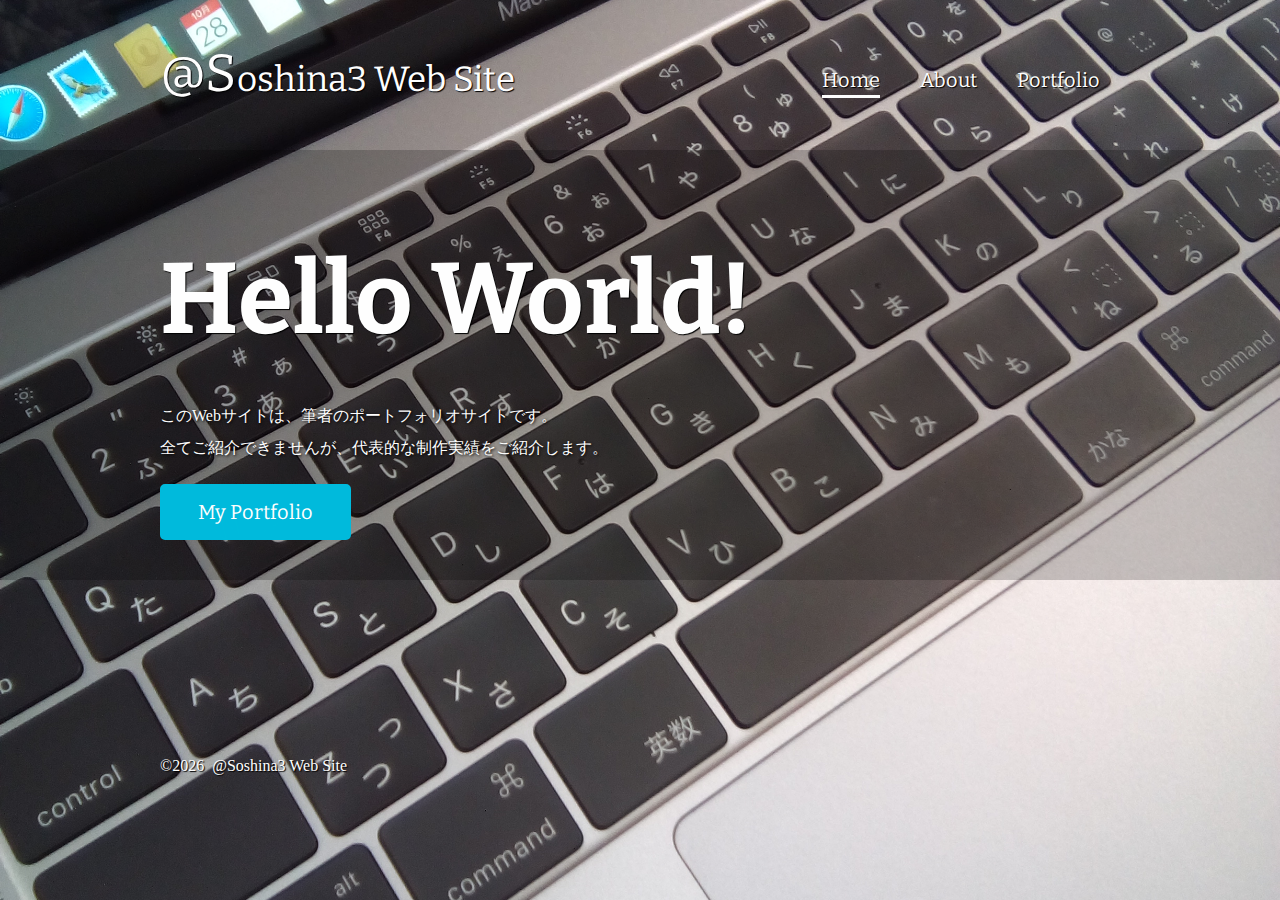
==== index.html @ 8c5b6e7d "JSファイル追加（プロトコル対応）" ====
<!DOCTYPE html>
<html lang="ja">
<head>
<meta charset="UTF-8">
<meta name="viewport" content="width=device-width,initial-scale=1">
<title>@Soshina3 Web Site</title>
<link href="https://fonts.googleapis.com/css?family=Bitter" rel="stylesheet">
<link href="common/css/style.css" rel="stylesheet">
</head>
<body id="index">

<header>
	<div class="logo">
		<a href="index.html">
			@Soshina3 Web Site
		</a>
	</div>
	<nav>
		<ul class="global-nav">
			<li class="current"><a href="index.html">Home</a></li>
			<li><a href="about/index.html">About</a></li>
			<li><a href="portfolio/index.html">Portfolio</a></li>
		</ul>
	</nav>
</header>

<div id="wrap">
	<div class="content">
		<div class="content-inner">
			<h1>Hello World!</h1>
			<p class="catch">
				このWebサイトは、筆者のポートフォリオサイトです。<br>
				全てご紹介できませんが、代表的な制作実績をご紹介します。
			</p>
			<p class="btn">
				<a href="portfolio/index.html">
					My Portfolio
				</a>
			</p>
		</div>
	</div>
</div><!-- /#wrap -->

<footer>
	<a href="index.html">
		<small class="copyright">&copy;<span class="copy-years"></span>@Soshina3 Web Site</small>
	</a>
</footer>

<script src='common/js/jquery.min.js'></script>
<script src='common/js/jquery.scrollme.js'></script>
<script src="common/js/script.js"></script>

</body>
</html>
---- common/css/style.css ----
@charset "utf-8";

/*
 Common Styles
------------------------------ */
body {
	margin: 0;
	padding: 0;
	background-color: #ccc;
	color: #333;
	font-size: 15px;
	line-height: 2;
	display: none;
}

p,h1,h2,h3,h4,h5,h6 {margin-top: 0;}

img {vertical-align:bottom;}

ul {
	margin: 0;
	padding: 0;
}

li {list-style: none;}

a {
	color: #3583aa;
	text-decoration: none;
}
a:visited {color: #788d98;}
a:hover {text-decoration: none;}

header {
	width: 960px;
	height: 100px;
	margin: 0 auto;
}

.logo {
	float: left;
	margin-top: 48px;
	font-size: 35px;
	line-height: 1;
	text-shadow: 1px 1px 1px #000;
	font-family: 'Bitter', serif;
}
.logo a {color: #fff;display: block;}
.logo a:hover {text-decoration: none;}
.logo a:first-letter{font-size: 1.5em;}

.global-nav {
	float: right;
	margin-top: 60px;
}

.global-nav li {
	float: left;
	margin: 0 20px;
	font-size: 20px;
	list-style: none;
	text-shadow: 1px 1px 1px #000;
	font-family: 'Bitter', serif;
}

.global-nav li a {color: #fff;}

.global-nav li.current a,
.global-nav li a:hover {
	border-bottom: 3px solid #fff;
	padding-bottom: 3px;
	text-decoration: none;
}

#wrap {
	clear: both;
	background-color: #fff;
	margin-top: 50px;
	padding: 35px 0;
}

.content {
	width: 960px;
	margin: 0 auto;
}

footer {
	text-align: center;
	padding: 20px 0;
	background-color: #767671;
}

footer a {color: #fff;}
footer a:visited {color: #fff;}

footer small {font-size: 12px;}
footer small.copyright .copy-years {margin-right: 0.5em;}

.main-center {
	width: 940px;
	min-height: 350px;
	margin: 0 auto;
}

section {margin-bottom: 35px;}

table {
	border-spacing: 0;
	border-collapse: collapse;
}

.clearfix:after {
	content: "";
	display: block;
	clear: both;
}

h1 {
	font-family: 'Bitter', serif;
	font-size: 36px;
	border-bottom: 1px solid #ccc;
}

h2 {
	font-family: 'Bitter', serif;
	font-size: 24px;
}

.icon:before {
	content: "";
	padding-right: 10px;
	border-left: 7px solid #ccc;
}

.pagetop {
	display: none;
	position: fixed;
	bottom: 65px;
	right: 15px;
	width: 50px;
	height: 50px;
	overflow: hidden;
	cursor: pointer;
}
.pagetop a {
	display: block;
	width: 50px;
	height: 50px;
	background-color: #ccc;
	text-align: center;
	color: #fff;
	text-decoration: none;
}
.pagetop a:before{
	content: '';
	position: absolute;
	width: 20px;
	height: 20px;
	border: 3px solid #ccc;
	border-left-color: #fff;
	border-top-color: #fff;
	top: 20px;
	left: 12px;
	transform: rotate(45deg);
}

.pagetop a:hover {opacity: 0.8;}

.btn a {
	background-color: #00bbdd;
	color: #fff;
	font-size: 20px;
	font-family: 'Bitter', serif;
	width: 185px;
	display: block;
	text-align: center;
	line-height: 50px;
	margin-top: 20px;
	border-radius: 5px;
	border: 3px solid #00bbdd;
	transition: background-color 0.2s linear;
}
.btn a:hover {
	text-decoration: none;
	background-color: #fff;
	color: #00bbdd;
}


/*
 Index
------------------------------ */

#index {
	background-image: url(../images/bg_index.jpg);
	background-repeat: no-repeat;
	background-position: center center;
	background-attachment: fixed;
	background-size: cover;
	position: relative;
}

#index #wrap {
	margin-top: 0;
	padding: 0;
	background-color: transparent;
}

#index footer {
	width: 960px;
	margin: 150px auto 0 auto;
	text-align: left;
	background-color: transparent;
}

#index footer .copyright {
	font-size: 16px;
	text-shadow: 1px 1px 1px #000;
}

#index .content {
	margin-top: 50px;
	width: 100%;
	padding: 100px 25px 25px;
	background: rgba(0,0,0,0.2);
	box-sizing: border-box;
}

#index .content .content-inner {
	width: 960px;
	margin: 0 auto;
}

#index .content h1 {
	font-size: 100px;
	line-height: 1;
	color: #fff;
	font-family: 'Bitter', serif;
	margin-bottom: 50px;
	border: none;
	text-shadow: 1px 1px 1px #000;
}

#index .content p.catch {
	font-size: 16px;
	color: #fff;
	text-shadow: 1px 1px 3px #000;
}


/*
 About
------------------------------ */

#about {
	background-image: url(../images/bg_about.jpg);
	background-repeat: no-repeat;
	background-position: center top;
	background-attachment: fixed;
	background-size: 100% auto;
}

#about .profile-txt {
	width: 540px;
	float: left;
}

#about .profile-txt .profile-name {font-weight: bold;}

#about .profile-image {
	float: right;
	width: 340px;
}
#about .profile-image img {
	max-width: 100%;
	height: auto;
}

#about .career th {
	width: 240px;
	background-color: #f0f0f0;
	padding: 12px 0;
	border: 1px solid #ccc;
}

#about .career td {
	width: 660px;
	padding: 12px 40px;
	border: 1px solid #ccc;
}


/*
 Portfolio
------------------------------ */
#portfolio {
	background-image: url(../images/bg_portfolio.jpg);
	background-repeat: no-repeat;
	background-position: center top;
	background-attachment: fixed;
	background-size: 100% auto;
}

#portfolio .main-center {min-height: 500px;}

#portfolio .photograph-list {
	display: flex;
	flex-wrap: wrap;
	padding: 10px;
}

#portfolio .photograph-list li {
	width: calc(33.3% - 10px);
	margin: 5px;
	box-sizing: border-box;
}

#portfolio .photograph-list li a {
	display: block;
	width: 100%;
	height: 100%;
	color: #333;
	text-decoration: none;
}

#portfolio .photograph-list li a:hover {opacity: 0.7;}

#portfolio .photograph-list li h3 {
	font-size: 1.2rem;
	margin-bottom: 0;
}

#portfolio .photograph-list li p {padding: 10px;}

#portfolio .photograph-list li img {max-width: 100%;}



/*
 画面サイズが960px以下の場合に適用
------------------------------ */
@media screen and (max-width:960px) {

	/* common styles */
	body {font-size: 3.5vw;}

	h1 {font-size: 7.2vw;}

	h2 {font-size: 6vw;}

	header {
		padding: 0 15px 25px;
		width: 100%;
		height: 250px;
		margin: 0 auto;
		box-sizing: border-box;
	}

	.logo {
		float: left;
		margin-top: 48px;
		font-size: 7.2vw;
	}

	.global-nav {
		float: right;
		margin-top: 60px;
	}

	.global-nav li {
		float: left;
		margin: 0 20px;
		font-size: 3.5vw;
	}

	#wrap {
		margin-top: 40px;
		padding: 35px 15px 15px;
	}

	.content {
		width: 100%;
		box-sizing: border-box;
	}

	.main-center {
		width: 100%;
		min-height: auto;
		box-sizing: border-box;
	}

	#index .content .content-inner {width: auto;}

	.main {
		float: none;
		width: auto;
		margin: 0 5%;
	}

	.pagetop {
		right: 0;
		bottom: 65px;
	}

	/* #index */
	#index .content {
		padding: 25px;
		margin-top: 60px;
	}

	#index .content h1 {
		font-size: 7.2vw;
		text-align: center;
		margin-bottom: 25px;
	}

	#index .content p.catch {font-size: 3.5vw;}

	#index .content .btn {
		text-align: center;
		margin-bottom: 0;
	}

	#index .content .btn a {
		display: inline-block;
		font-size: 3.5vw;
		line-height: 44px;
	}

	#index footer {
		width: 100%;
		margin: 0 auto;
		text-align: center;
	}

	#index footer .copyright {font-size: 3.5vw;}


	/* #about */
	#about .profile-txt {
		float: none;
		width: 100%;
	}

	#about .profile-image {
		float: none;
		width: 100%;
	}

	#about .profile-image img {
		width: 100%;
		height: auto;
	}

	#about .career th,
	#about .career td {
		display: block;
		width: 100%;
		border: none;
		padding: 10px 0;
		box-sizing: border-box;
	}

	#about .career th {
		padding: 10px;
		text-align: left;
	}


	/* #portfolio */
	#portfolio .photograph-list li {width: calc(50% - 10px);}

	#portfolio .photograph-list li img {width: 100%;}

}


/*
 画面サイズが600px以下の場合に適用
------------------------------ */
@media screen and (max-width:600px) {

	/* common styles */
	header {
		width: auto;
		height: auto;
		margin: 0 5%;
	}

	footer {
		width: 100%;
		font-size: 3.5vw;
	}

	.logo {
		float: none;
		margin-top: 60px;
		text-align: center;
		font-size: 7.2vw;
	}

	.global-nav {
		float: none;
		margin-top: 40px;
		text-align: center;
	}

	.global-nav li {
		display: inline;
		float: none;
		margin: 0 8px;
	}

	#wrap {margin-top: 0;}

	/* #index */
	#index .content {margin-top: 0;}

	/* #about */
	#about {background-image: url(../images/bg_about.jpg);}

	/* #portfolio */
	#portfolio {background-image: url(../images/bg_portfolio.jpg);}

	#portfolio .photograph-list li {
		width: 100%;
		margin: 0;
	}

}
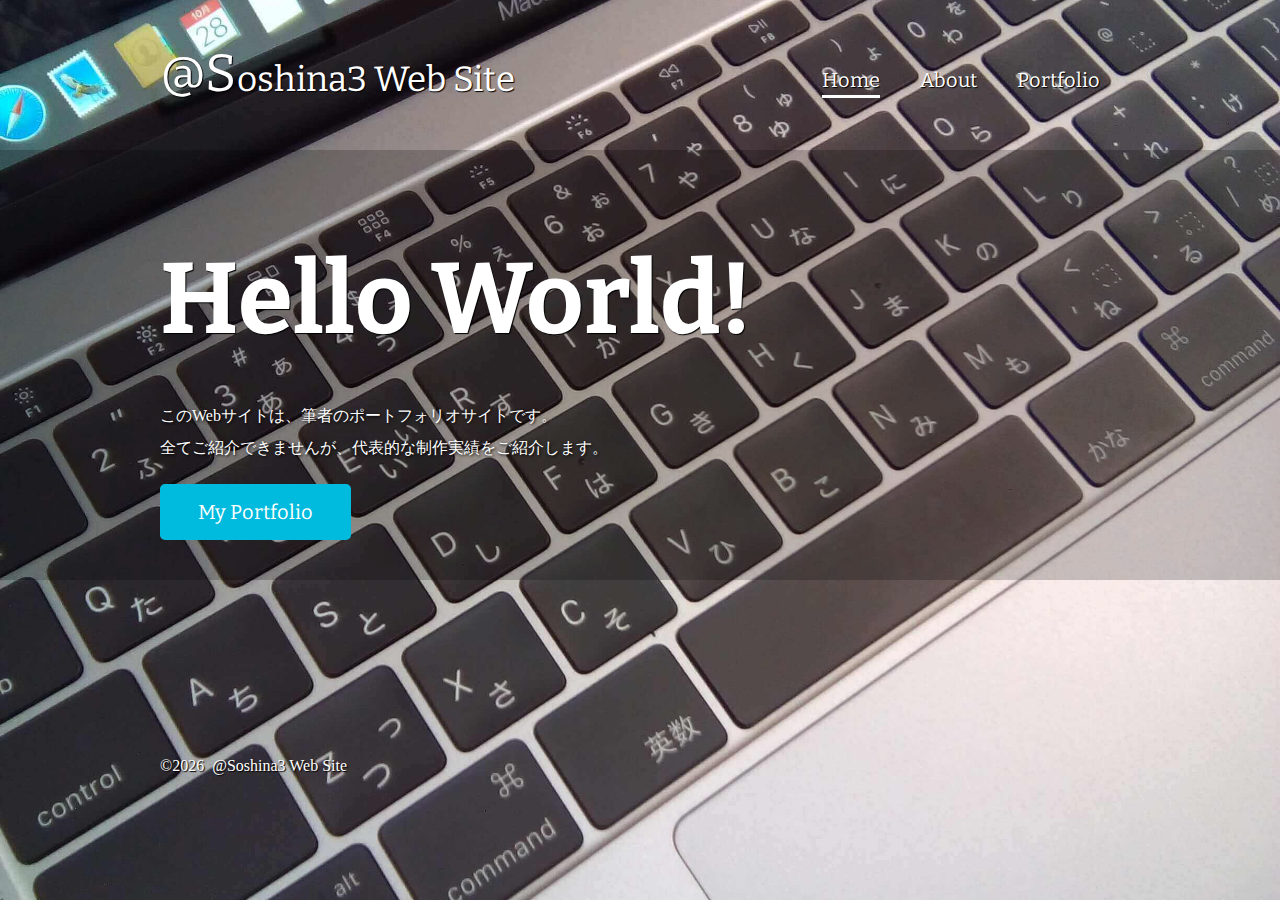
==== commit da0228c6: "不要ファイルの削除とリンク修正" ====
--- a/index.html
+++ b/index.html
@@ -2,6 +2,7 @@
 <html lang="ja">
 <head>
 <meta charset="UTF-8">
+<meta name="robots" content="noindex, nofollow">
 <meta name="viewport" content="width=device-width,initial-scale=1">
 <title>@Soshina3 Web Site</title>
 <link href="https://fonts.googleapis.com/css?family=Bitter" rel="stylesheet">
@@ -11,15 +12,15 @@
 
 <header>
 	<div class="logo">
-		<a href="index.html">
+		<a href="/soshina3/">
 			@Soshina3 Web Site
 		</a>
 	</div>
 	<nav>
 		<ul class="global-nav">
-			<li class="current"><a href="index.html">Home</a></li>
-			<li><a href="about/index.html">About</a></li>
-			<li><a href="portfolio/index.html">Portfolio</a></li>
+			<li class="current"><a href="/soshina3/">Home</a></li>
+			<li><a href="/soshina3/about/">About</a></li>
+			<li><a href="http://soshina3.sub.jp/portfolio/portfolio/">Portfolio</a></li>
 		</ul>
 	</nav>
 </header>
@@ -33,7 +34,7 @@
 				全てご紹介できませんが、代表的な制作実績をご紹介します。
 			</p>
 			<p class="btn">
-				<a href="portfolio/index.html">
+				<a href="http://soshina3.sub.jp/portfolio/portfolio/">
 					My Portfolio
 				</a>
 			</p>
@@ -42,7 +43,7 @@
 </div><!-- /#wrap -->
 
 <footer>
-	<a href="index.html">
+	<a href="/soshina3/">
 		<small class="copyright">&copy;<span class="copy-years"></span>@Soshina3 Web Site</small>
 	</a>
 </footer>
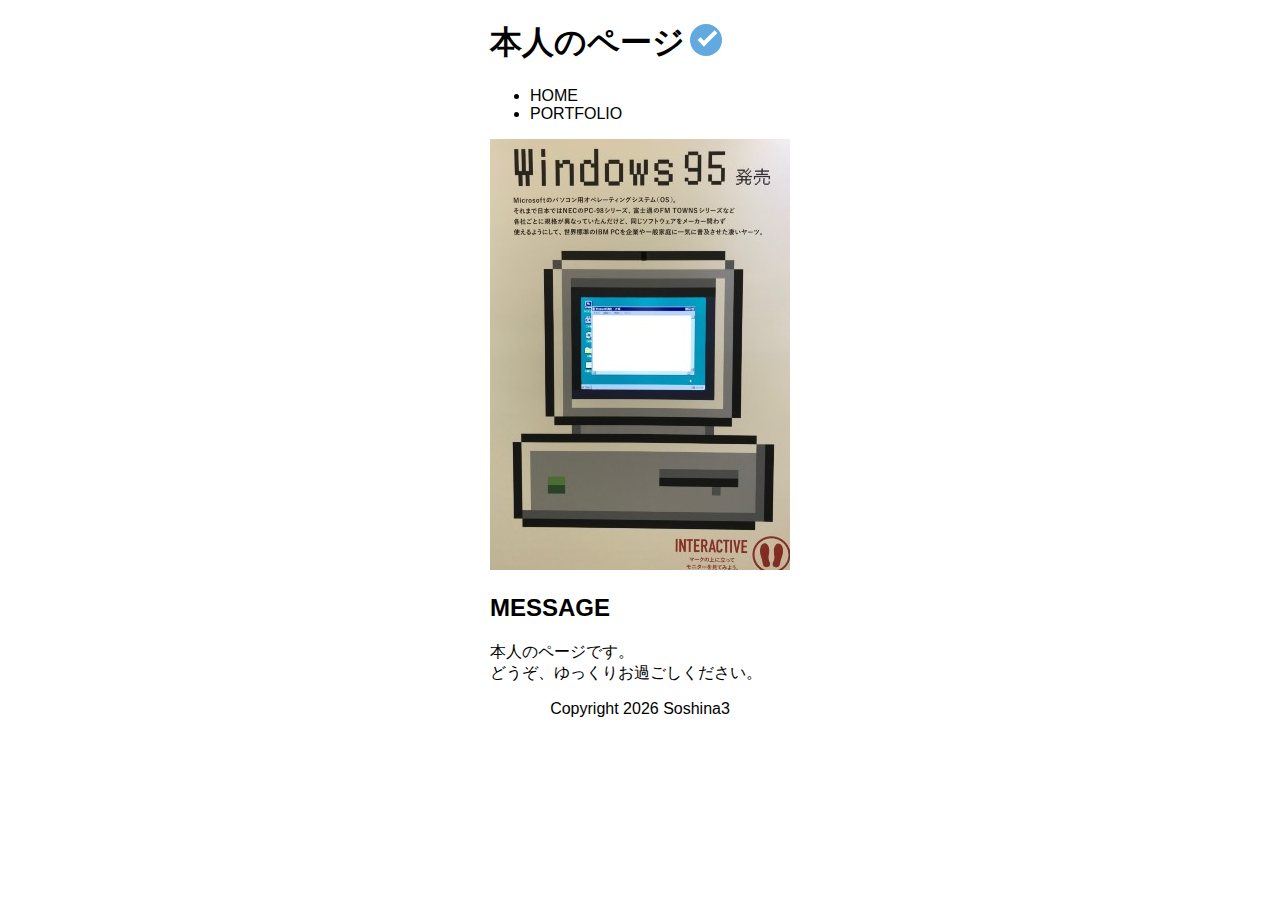
==== commit cdede0d0: "「本人のページ」を追加。" ====
--- a/index.html
+++ b/index.html
@@ -1,56 +1 @@
-<!DOCTYPE html>
-<html lang="ja">
-<head>
-<meta charset="UTF-8">
-<meta name="robots" content="noindex, nofollow">
-<meta name="viewport" content="width=device-width,initial-scale=1">
-<title>@Soshina3 Web Site</title>
-<link href="https://fonts.googleapis.com/css?family=Bitter" rel="stylesheet">
-<link href="common/css/style.css" rel="stylesheet">
-</head>
-<body id="index">
-
-<header>
-	<div class="logo">
-		<a href="/soshina3/">
-			@Soshina3 Web Site
-		</a>
-	</div>
-	<nav>
-		<ul class="global-nav">
-			<li class="current"><a href="/soshina3/">Home</a></li>
-			<li><a href="/soshina3/about/">About</a></li>
-			<li><a href="http://soshina3.sub.jp/portfolio/portfolio/">Portfolio</a></li>
-		</ul>
-	</nav>
-</header>
-
-<div id="wrap">
-	<div class="content">
-		<div class="content-inner">
-			<h1>Hello World!</h1>
-			<p class="catch">
-				このWebサイトは、筆者のポートフォリオサイトです。<br>
-				全てご紹介できませんが、代表的な制作実績をご紹介します。
-			</p>
-			<p class="btn">
-				<a href="http://soshina3.sub.jp/portfolio/portfolio/">
-					My Portfolio
-				</a>
-			</p>
-		</div>
-	</div>
-</div><!-- /#wrap -->
-
-<footer>
-	<a href="/soshina3/">
-		<small class="copyright">&copy;<span class="copy-years"></span>@Soshina3 Web Site</small>
-	</a>
-</footer>
-
-<script src='common/js/jquery.min.js'></script>
-<script src='common/js/jquery.scrollme.js'></script>
-<script src="common/js/script.js"></script>
-
-</body>
-</html>+<!DOCTYPE html><html lang="ja" prefix="og: http://ogp.me/ns#"><meta name="robots" content="noindex,nofollow"><meta charset="utf-8"><meta name="author" content="Soshina3"><meta name="description" content="本人のページ"><meta property="og:title" content="本人のページ"><meta property="og:type" content="website"><meta property="og:url" content="http://"><meta property="og:image" content="image/windows95.jpg"><meta property="og:description" content="本人のページ"><meta name="viewport" content="width=device-width, initial-scale=1.0"><title>本人のページ</title><style>body{width:300px;margin:0 auto;font-family:sans-serif}a{color:#000;text-decoration:none}footer{text-align:center}.checkmark{margin-left:5px;position:relative}.checkmark:before,.checkmark:after{content:"";display:block;position:absolute}.checkmark:before{left:0;top:0;width:32px;height:32px;border-radius:50%;background-color:#62a9e0}.checkmark:after{left:8px;top:8px;width:15px;height:5px;border-left:4px solid #fff;border-bottom:4px solid #fff;transform:rotate(-45deg)}</style><body><header><h1><a href="index.html">本人のページ</a><i class="checkmark"></i></h1></header><nav><ul><li><a href="index.html">HOME</a><li><a href="portfolio.html">PORTFOLIO</a></ul></nav><main><p><a href="index.html"><img src="images/windows95.jpg" alt="写真"></a><section><h2>MESSAGE</h2><p>本人のページです。<br> どうぞ、ゆっくりお過ごしください。</section></main><footer><p>Copyright <span id="year">YEAR</span> <a href="index.html">Soshina3</a></footer><script>const newDate=new Date,fullYear=newDate.getFullYear(),CopyYear=document.getElementById("year");CopyYear.textContent=fullYear</script></body></html>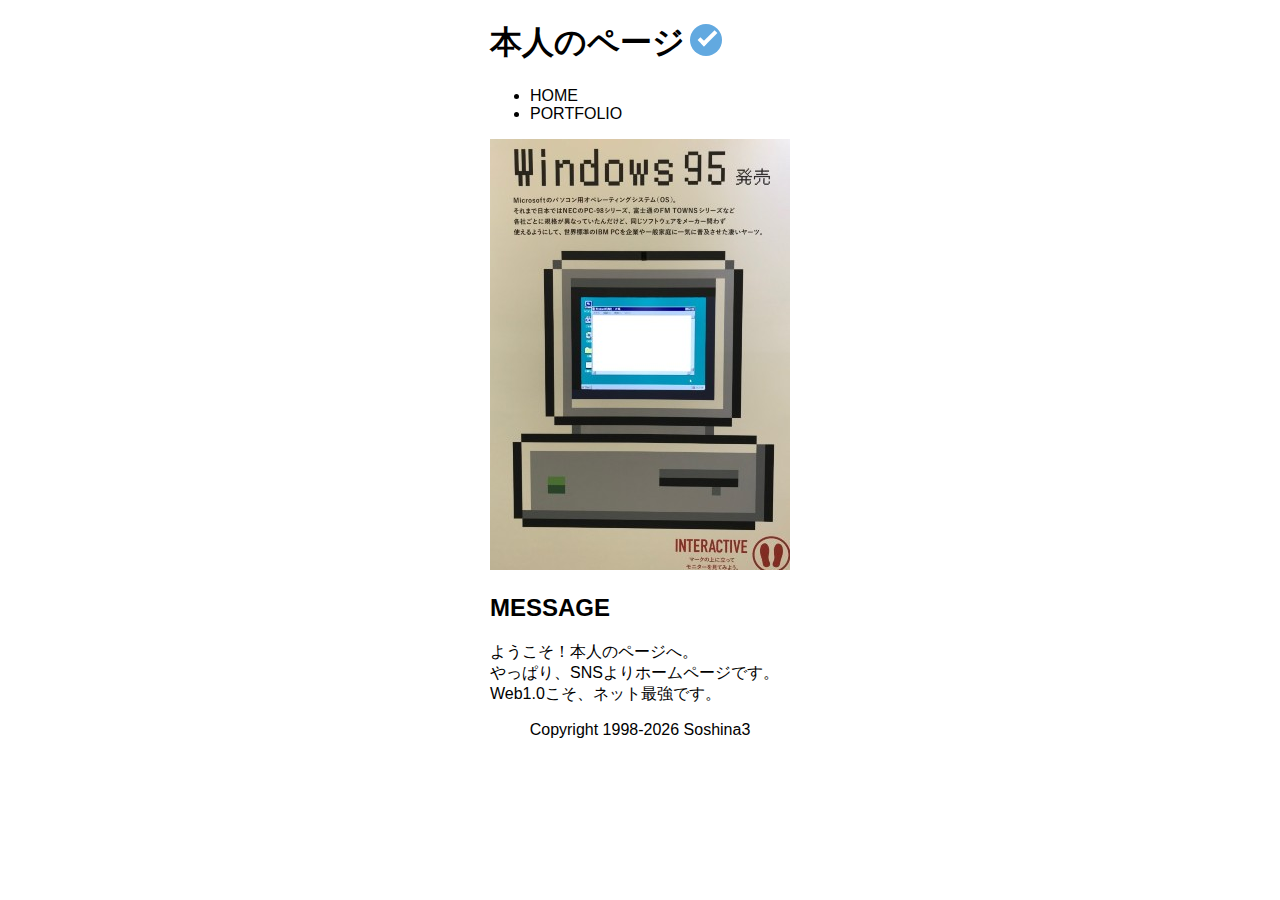
==== commit 36d52723: "「本人のページ」追加修正。" ====
--- a/index.html
+++ b/index.html
@@ -1 +1 @@
-<!DOCTYPE html><html lang="ja" prefix="og: http://ogp.me/ns#"><meta name="robots" content="noindex,nofollow"><meta charset="utf-8"><meta name="author" content="Soshina3"><meta name="description" content="本人のページ"><meta property="og:title" content="本人のページ"><meta property="og:type" content="website"><meta property="og:url" content="http://"><meta property="og:image" content="image/windows95.jpg"><meta property="og:description" content="本人のページ"><meta name="viewport" content="width=device-width, initial-scale=1.0"><title>本人のページ</title><style>body{width:300px;margin:0 auto;font-family:sans-serif}a{color:#000;text-decoration:none}footer{text-align:center}.checkmark{margin-left:5px;position:relative}.checkmark:before,.checkmark:after{content:"";display:block;position:absolute}.checkmark:before{left:0;top:0;width:32px;height:32px;border-radius:50%;background-color:#62a9e0}.checkmark:after{left:8px;top:8px;width:15px;height:5px;border-left:4px solid #fff;border-bottom:4px solid #fff;transform:rotate(-45deg)}</style><body><header><h1><a href="index.html">本人のページ</a><i class="checkmark"></i></h1></header><nav><ul><li><a href="index.html">HOME</a><li><a href="portfolio.html">PORTFOLIO</a></ul></nav><main><p><a href="index.html"><img src="images/windows95.jpg" alt="写真"></a><section><h2>MESSAGE</h2><p>本人のページです。<br> どうぞ、ゆっくりお過ごしください。</section></main><footer><p>Copyright <span id="year">YEAR</span> <a href="index.html">Soshina3</a></footer><script>const newDate=new Date,fullYear=newDate.getFullYear(),CopyYear=document.getElementById("year");CopyYear.textContent=fullYear</script></body></html>+<!DOCTYPE html><html lang="ja" prefix="og: http://ogp.me/ns#"><meta name="robots" content="noindex,nofollow"><meta charset="utf-8"><meta name="author" content="Soshina3"><meta name="description" content="本人のページ"><meta property="og:title" content="本人のページ"><meta property="og:type" content="website"><meta property="og:url" content="http://"><meta property="og:image" content="image/windows95.jpg"><meta property="og:description" content="本人のページ"><meta name="viewport" content="width=device-width, initial-scale=1.0"><title>本人のページ</title><style>body{width:300px;margin:0 auto;font-family:sans-serif}a{color:#000;text-decoration:none}footer{text-align:center}.checkmark{margin-left:5px;position:relative}.checkmark:before,.checkmark:after{content:"";display:block;position:absolute}.checkmark:before{left:0;top:0;width:32px;height:32px;border-radius:50%;background-color:#62a9e0}.checkmark:after{left:8px;top:8px;width:15px;height:5px;border-left:4px solid #fff;border-bottom:4px solid #fff;transform:rotate(-45deg)}</style><header><h1><a href="index.html">本人のページ</a><i class="checkmark"></i></h1></header><nav><ul><li><a href="index.html">HOME</a><li><a href="portfolio.html">PORTFOLIO</a></ul></nav><main><p><a href="portfolio.html" title="本人の「ORTFOLIO」はこちら"><img src="images/windows95.jpg" alt="写真"></a><section><h2>MESSAGE</h2><p>ようこそ！本人のページへ。<br>やっぱり、SNSよりホームページです。<a href="http://abehiroshi.la.coocan.jp/" title="阿部寛氏のホームページへ" target="_blank" rel="noopener noreferrer">Web1.0</a>こそ、ネット最強です。</section></main><footer><p>Copyright 1998-<span id="year">THIS YEAR</span> <a href="index.html" title="本人のページへ">Soshina3</a></footer><script>const newDate=new Date,fullYear=newDate.getFullYear(),CopyYear=document.getElementById("year");CopyYear.textContent=fullYear</script>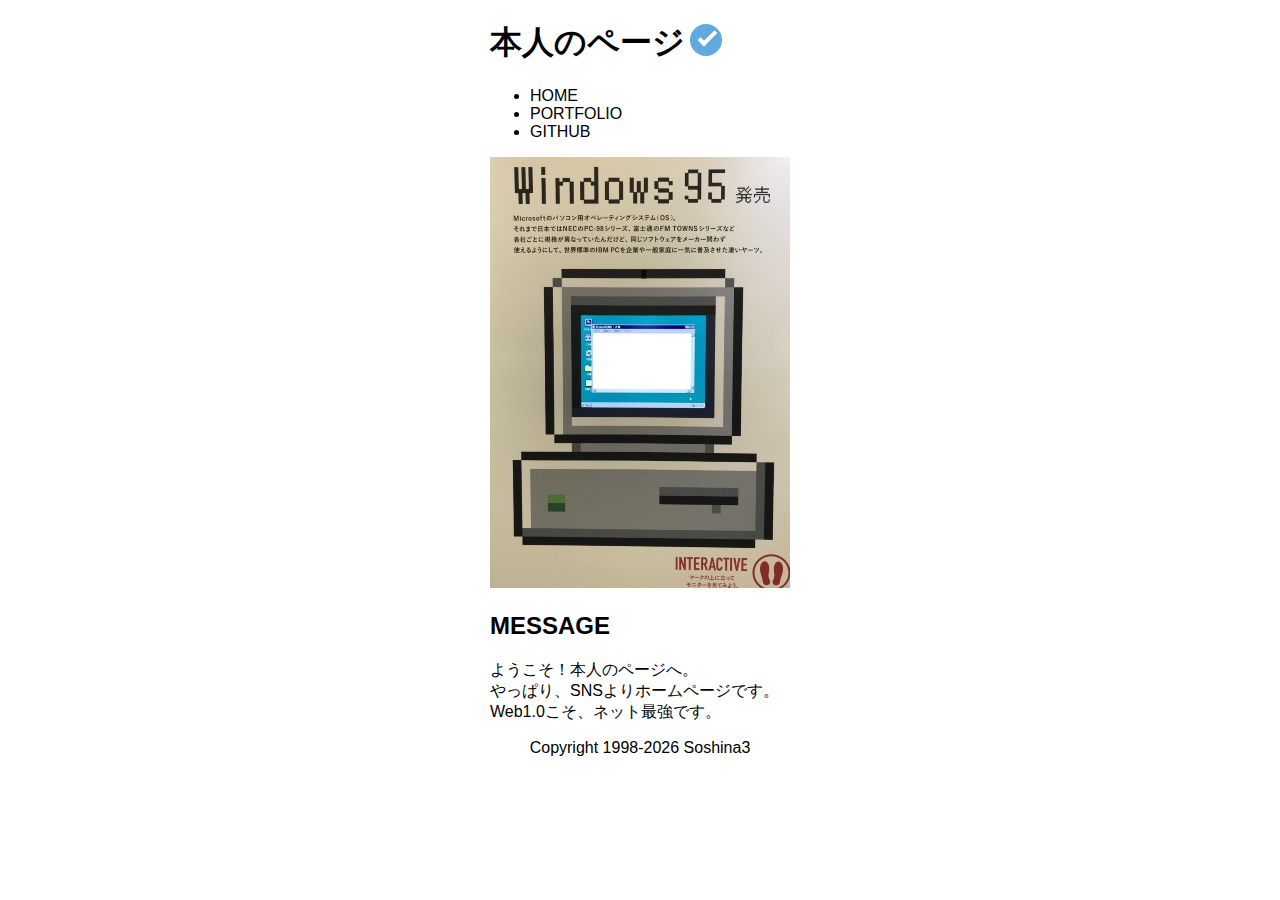
==== commit 296efdb2: "「本人のページ」リンク追加。" ====
--- a/index.html
+++ b/index.html
@@ -1 +1 @@
-<!DOCTYPE html><html lang="ja" prefix="og: http://ogp.me/ns#"><meta name="robots" content="noindex,nofollow"><meta charset="utf-8"><meta name="author" content="Soshina3"><meta name="description" content="本人のページ"><meta property="og:title" content="本人のページ"><meta property="og:type" content="website"><meta property="og:url" content="http://"><meta property="og:image" content="image/windows95.jpg"><meta property="og:description" content="本人のページ"><meta name="viewport" content="width=device-width, initial-scale=1.0"><title>本人のページ</title><style>body{width:300px;margin:0 auto;font-family:sans-serif}a{color:#000;text-decoration:none}footer{text-align:center}.checkmark{margin-left:5px;position:relative}.checkmark:before,.checkmark:after{content:"";display:block;position:absolute}.checkmark:before{left:0;top:0;width:32px;height:32px;border-radius:50%;background-color:#62a9e0}.checkmark:after{left:8px;top:8px;width:15px;height:5px;border-left:4px solid #fff;border-bottom:4px solid #fff;transform:rotate(-45deg)}</style><header><h1><a href="index.html">本人のページ</a><i class="checkmark"></i></h1></header><nav><ul><li><a href="index.html">HOME</a><li><a href="portfolio.html">PORTFOLIO</a></ul></nav><main><p><a href="portfolio.html" title="本人の「ORTFOLIO」はこちら"><img src="images/windows95.jpg" alt="写真"></a><section><h2>MESSAGE</h2><p>ようこそ！本人のページへ。<br>やっぱり、SNSよりホームページです。<a href="http://abehiroshi.la.coocan.jp/" title="阿部寛氏のホームページへ" target="_blank" rel="noopener noreferrer">Web1.0</a>こそ、ネット最強です。</section></main><footer><p>Copyright 1998-<span id="year">THIS YEAR</span> <a href="index.html" title="本人のページへ">Soshina3</a></footer><script>const newDate=new Date,fullYear=newDate.getFullYear(),CopyYear=document.getElementById("year");CopyYear.textContent=fullYear</script>+<!DOCTYPE html><html lang="ja" prefix="og: http://ogp.me/ns#"><meta name="robots" content="noindex,nofollow"><meta charset="utf-8"><meta name="author" content="Soshina3"><meta name="description" content="本人のページ"><meta property="og:title" content="本人のページ"><meta property="og:type" content="website"><meta property="og:url" content="http://"><meta property="og:image" content="image/windows95.jpg"><meta property="og:description" content="本人のページ"><meta name="viewport" content="width=device-width, initial-scale=1.0"><title>本人のページ</title><style>body{width:300px;margin:0 auto;font-family:sans-serif}a{color:#000;text-decoration:none}footer{text-align:center}.checkmark{margin-left:5px;position:relative}.checkmark:before,.checkmark:after{content:"";display:block;position:absolute}.checkmark:before{left:0;top:0;width:32px;height:32px;border-radius:50%;background-color:#62a9e0}.checkmark:after{left:8px;top:8px;width:15px;height:5px;border-left:4px solid #fff;border-bottom:4px solid #fff;transform:rotate(-45deg)}</style><header><h1><a href="index.html">本人のページ</a><i class="checkmark"></i></h1></header><nav><ul><li><a href="index.html">HOME</a><li><a href="portfolio.html">PORTFOLIO</a><li><a href="https://github.com/KeiichiHoshina" target="_blank" rel="noopener noreferrer">GITHUB</a></ul></nav><main><p><a href="portfolio.html" title="本人の「ORTFOLIO」はこちら"><img src="images/windows95.jpg" alt="写真"></a><section><h2>MESSAGE</h2><p>ようこそ！本人のページへ。<br>やっぱり、SNSよりホームページです。<a href="http://abehiroshi.la.coocan.jp/" title="阿部寛氏のホームページへ" target="_blank" rel="noopener noreferrer">Web1.0</a>こそ、ネット最強です。</section></main><footer><p>Copyright 1998-<span id="year">THIS YEAR</span> <a href="index.html" title="本人のページへ">Soshina3</a></footer><script>const newDate=new Date,fullYear=newDate.getFullYear(),CopyYear=document.getElementById("year");CopyYear.textContent=fullYear</script>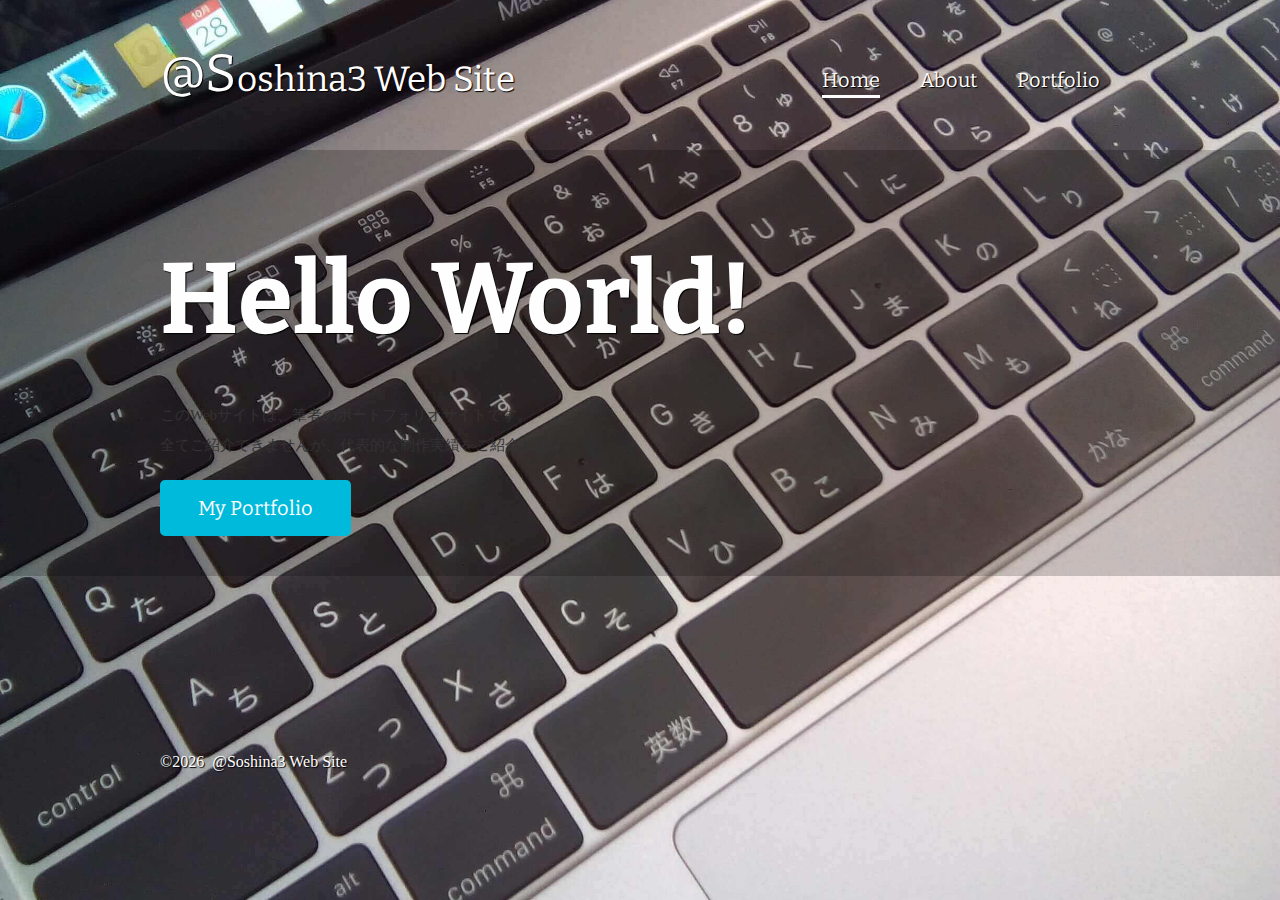
==== commit 8054f226: "修正。" ====
--- a/index.html
+++ b/index.html
@@ -1 +1,56 @@
-<!DOCTYPE html><html lang="ja" prefix="og: http://ogp.me/ns#"><meta name="robots" content="noindex,nofollow"><meta charset="utf-8"><meta name="author" content="Soshina3"><meta name="description" content="本人のページ"><meta property="og:title" content="本人のページ"><meta property="og:type" content="website"><meta property="og:url" content="http://"><meta property="og:image" content="image/windows95.jpg"><meta property="og:description" content="本人のページ"><meta name="viewport" content="width=device-width, initial-scale=1.0"><title>本人のページ</title><style>body{width:300px;margin:0 auto;font-family:sans-serif}a{color:#000;text-decoration:none}footer{text-align:center}.checkmark{margin-left:5px;position:relative}.checkmark:before,.checkmark:after{content:"";display:block;position:absolute}.checkmark:before{left:0;top:0;width:32px;height:32px;border-radius:50%;background-color:#62a9e0}.checkmark:after{left:8px;top:8px;width:15px;height:5px;border-left:4px solid #fff;border-bottom:4px solid #fff;transform:rotate(-45deg)}</style><header><h1><a href="index.html">本人のページ</a><i class="checkmark"></i></h1></header><nav><ul><li><a href="index.html">HOME</a><li><a href="portfolio.html">PORTFOLIO</a><li><a href="https://github.com/KeiichiHoshina" target="_blank" rel="noopener noreferrer">GITHUB</a></ul></nav><main><p><a href="portfolio.html" title="本人の「ORTFOLIO」はこちら"><img src="images/windows95.jpg" alt="写真"></a><section><h2>MESSAGE</h2><p>ようこそ！本人のページへ。<br>やっぱり、SNSよりホームページです。<a href="http://abehiroshi.la.coocan.jp/" title="阿部寛氏のホームページへ" target="_blank" rel="noopener noreferrer">Web1.0</a>こそ、ネット最強です。</section></main><footer><p>Copyright 1998-<span id="year">THIS YEAR</span> <a href="index.html" title="本人のページへ">Soshina3</a></footer><script>const newDate=new Date,fullYear=newDate.getFullYear(),CopyYear=document.getElementById("year");CopyYear.textContent=fullYear</script>+<!DOCTYPE html>
+<html lang="ja">
+<head>
+<meta charset="UTF-8">
+<meta name="robots" content="noindex, nofollow">
+<meta name="viewport" content="width=device-width,initial-scale=1">
+<title>@Soshina3 Web Site</title>
+<link href="https://fonts.googleapis.com/css?family=Bitter" rel="stylesheet">
+<link href="common/css/style.css" rel="stylesheet">
+</head>
+<body id="index">
+
+<header>
+	<div class="logo">
+		<a href="/soshina3/">
+			@Soshina3 Web Site
+		</a>
+	</div>
+	<nav>
+		<ul class="global-nav">
+			<li class="current"><a href="/soshina3/">Home</a></li>
+			<li><a href="/soshina3/about/">About</a></li>
+			<li><a href="http://soshina3.sub.jp/portfolio/portfolio/">Portfolio</a></li>
+		</ul>
+	</nav>
+</header>
+
+<div id="wrap">
+	<div class="content">
+		<div class="content-inner">
+			<h1>Hello World!</h1>
+			<p class="catch">
+				このWebサイトは、筆者のポートフォリオサイトです。<br>
+				全てご紹介できませんが、代表的な制作実績をご紹介します。
+			</p>
+			<p class="btn">
+				<a href="http://soshina3.sub.jp/portfolio/portfolio/">
+					My Portfolio
+				</a>
+			</p>
+		</div>
+	</div>
+</div><!-- /#wrap -->
+
+<footer>
+	<a href="/soshina3/">
+		<small class="copyright">&copy;<span class="copy-years"></span>@Soshina3 Web Site</small>
+	</a>
+</footer>
+
+<script src='common/js/jquery.min.js'></script>
+<script src='common/js/jquery.scrollme.js'></script>
+<script src="common/js/script.js"></script>
+
+</body>
+</html>--- a/common/css/style.css
+++ b/common/css/style.css
@@ -0,0 +1,454 @@
+@charset "UTF-8";
+/*
+ Common Styles
+------------------------------ */
+body {
+  margin: 0;
+  padding: 0;
+  background-color: #ccc;
+  color: #333;
+  font-size: 15px;
+  line-height: 2;
+  display: none; }
+  body p, body h1, body h2, body h3, body h4, body h5, body h6 {
+    margin-top: 0; }
+  body img {
+    vertical-align: bottom; }
+  body ul {
+    margin: 0;
+    padding: 0; }
+  body li {
+    list-style: none; }
+  body a {
+    color: #3583aa;
+    text-decoration: none; }
+    body a:visited {
+      color: #788d98; }
+    body a:hover {
+      text-decoration: none; }
+
+/*
+ header
+------------------------------ */
+header {
+  width: 960px;
+  height: 100px;
+  margin: 0 auto; }
+  header .logo {
+    float: left;
+    margin-top: 48px;
+    font-size: 35px;
+    line-height: 1;
+    text-shadow: 1px 1px 1px #000;
+    font-family: 'Bitter', serif, sans-serif; }
+    header .logo a {
+      display: block;
+      color: #fff; }
+      header .logo a:hover {
+        text-decoration: none; }
+      header .logo a:first-letter {
+        font-size: 1.5em; }
+  header .global-nav {
+    float: right;
+    margin-top: 60px; }
+    header .global-nav li {
+      float: left;
+      margin: 0 20px;
+      font-size: 20px;
+      list-style: none;
+      text-shadow: 1px 1px 1px #000;
+      font-family: 'Bitter', serif; }
+      header .global-nav li a {
+        color: #fff; }
+        header .global-nav li a:hover {
+          border-bottom: 3px solid #fff;
+          padding-bottom: 3px;
+          text-decoration: none; }
+      header .global-nav li.current a {
+        border-bottom: 3px solid #fff;
+        padding-bottom: 3px;
+        text-decoration: none; }
+
+/*
+ footer
+------------------------------ */
+footer {
+  text-align: center;
+  padding: 20px 0;
+  background-color: #767671; }
+  footer a {
+    color: #fff; }
+    footer a:visited {
+      color: #fff; }
+  footer small {
+    font-size: 12px; }
+    footer small.copyright .copy-years {
+      margin-right: 0.5em; }
+
+/*
+ Content wrap
+------------------------------ */
+#wrap {
+  clear: both;
+  background-color: #fff;
+  margin-top: 50px;
+  padding: 35px 0; }
+  #wrap .content {
+    width: 960px;
+    margin: 0 auto; }
+  #wrap .main-center {
+    width: 940px;
+    min-height: 350px;
+    margin: 0 auto; }
+  #wrap section {
+    margin-bottom: 35px; }
+  #wrap table {
+    border-spacing: 0;
+    border-collapse: collapse; }
+  #wrap .clearfix:after {
+    content: "";
+    display: block;
+    clear: both; }
+  #wrap h1 {
+    font-family: 'Bitter', serif;
+    font-size: 36px;
+    border-bottom: 1px solid #ccc; }
+  #wrap h2 {
+    font-family: 'Bitter', serif;
+    font-size: 24px; }
+  #wrap .icon:before {
+    content: "";
+    padding-right: 10px;
+    border-left: 7px solid #ccc; }
+  #wrap .pagetop {
+    display: none;
+    position: fixed;
+    bottom: 65px;
+    right: 15px;
+    width: 50px;
+    height: 50px;
+    overflow: hidden;
+    cursor: pointer; }
+    #wrap .pagetop a {
+      display: block;
+      width: 50px;
+      height: 50px;
+      background-color: #ccc;
+      text-align: center;
+      color: #fff;
+      text-decoration: none; }
+      #wrap .pagetop a:before {
+        content: '';
+        position: absolute;
+        width: 20px;
+        height: 20px;
+        border: 3px solid #ccc;
+        border-left-color: #fff;
+        border-top-color: #fff;
+        top: 20px;
+        left: 12px;
+        -webkit-transform: rotate(45deg);
+        -ms-transform: rotate(45deg);
+        transform: rotate(45deg); }
+      #wrap .pagetop a:hover {
+        opacity: 0.8; }
+  #wrap .btn a {
+    background-color: #00bbdd;
+    color: #fff;
+    font-size: 20px;
+    font-family: 'Bitter', serif;
+    width: 185px;
+    display: block;
+    text-align: center;
+    line-height: 50px;
+    margin-top: 20px;
+    border-radius: 5px;
+    border: 3px solid #00bbdd;
+    -webkit-transition: background-color 0.2s linear;
+    -o-transition: background-color 0.2s linear;
+    transition: background-color 0.2s linear; }
+    #wrap .btn a:hover {
+      text-decoration: none;
+      background-color: #fff;
+      color: #00bbdd; }
+
+/*
+ Index
+------------------------------ */
+#index {
+  display: none;
+  background-image: url(../images/bg_index.jpg);
+  background-repeat: no-repeat;
+  background-position: center center;
+  background-attachment: fixed;
+  background-size: cover;
+  position: relative; }
+  #index #wrap {
+    margin-top: 0;
+    padding: 0;
+    background-color: transparent; }
+  #index footer {
+    width: 960px;
+    margin: 150px auto 0 auto;
+    text-align: left;
+    background-color: transparent; }
+    #index footer .copyright {
+      font-size: 16px;
+      text-shadow: 1px 1px 1px #000; }
+  #index .content {
+    margin-top: 50px;
+    width: 100%;
+    padding: 100px 25px 25px;
+    background: rgba(0, 0, 0, 0.2);
+    -webkit-box-sizing: border-box;
+    box-sizing: border-box; }
+    #index .content h1 {
+      font-size: 100px;
+      line-height: 1;
+      color: #fff;
+      font-family: 'Bitter', serif;
+      margin-bottom: 50px;
+      border: none;
+      text-shadow: 1px 1px 1px #000; }
+    #index .content p .catch {
+      font-size: 16px;
+      color: #fff;
+      text-shadow: 1px 1px 3px #000; }
+    #index .content .content-inner {
+      width: 960px;
+      margin: 0 auto; }
+
+/*
+ About
+------------------------------ */
+#about {
+  background-image: url(../images/bg_about.jpg);
+  background-repeat: no-repeat;
+  background-position: center top;
+  background-attachment: fixed;
+  background-size: 100% auto; }
+  #about .profile-txt {
+    width: 540px;
+    float: left; }
+  #about .profile-txt .profile-name {
+    font-weight: bold; }
+  #about .profile-txt .profile-link {
+    margin-left: 1em;
+    margin-bottom: 1em; }
+  #about .profile-txt .profile-link li {
+    list-style-type: disc; }
+  #about .profile-txt .profile-link a {
+    text-decoration: underline; }
+    #about .profile-txt .profile-link a:hover {
+      text-decoration: none; }
+  #about .profile-image {
+    float: right;
+    width: 340px; }
+    #about .profile-image img {
+      max-width: 100%;
+      height: auto; }
+  #about .career th {
+    width: 240px;
+    background-color: #f0f0f0;
+    padding: 12px 0;
+    border: 1px solid #ccc; }
+  #about .career td {
+    width: 660px;
+    padding: 12px 40px;
+    border: 1px solid #ccc; }
+  #about .profile-skill-tool {
+    display: -webkit-box;
+    display: -ms-flexbox;
+    display: flex;
+    -webkit-box-pack: justify;
+    -ms-flex-pack: justify;
+    justify-content: space-between;
+    margin-bottom: 30px; }
+    #about .profile-skill-tool .profile-skills,
+    #about .profile-skill-tool .profile-tools {
+      -ms-flex-preferred-size: 50%;
+      flex-basis: 50%; }
+
+/*
+ Portfolio
+------------------------------ */
+#portfolio {
+  background-image: url(../images/bg_portfolio.jpg);
+  background-repeat: no-repeat;
+  background-position: center top;
+  background-attachment: fixed;
+  background-size: 100% auto; }
+  #portfolio .main-center {
+    min-height: 500px; }
+  #portfolio .photograph-list {
+    display: -webkit-box;
+    display: -ms-flexbox;
+    display: flex;
+    -ms-flex-wrap: wrap;
+    flex-wrap: wrap;
+    padding: 10px; }
+    #portfolio .photograph-list li {
+      width: calc(33.3% - 10px);
+      margin: 5px;
+      -webkit-box-sizing: border-box;
+      box-sizing: border-box; }
+      #portfolio .photograph-list li h3 {
+        font-size: 1.2rem;
+        margin-bottom: 0; }
+      #portfolio .photograph-list li p {
+        padding: 10px; }
+      #portfolio .photograph-list li img {
+        max-width: 100%; }
+      #portfolio .photograph-list li a {
+        display: block;
+        width: 100%;
+        height: 100%;
+        color: #333;
+        text-decoration: none; }
+        #portfolio .photograph-list li a:hover {
+          opacity: 0.7; }
+
+/*
+ 画面サイズが960px以下の場合に適用
+------------------------------ */
+@media screen and (max-width: 960px) {
+  /* common styles */
+  body {
+    font-size: 3.5vw; }
+  h1 {
+    font-size: 7.2vw; }
+  h2 {
+    font-size: 6vw; }
+  header {
+    padding: 0 15px 25px;
+    width: 100%;
+    height: 250px;
+    margin: 0 auto;
+    -webkit-box-sizing: border-box;
+    box-sizing: border-box; }
+  .logo {
+    float: left;
+    margin-top: 48px;
+    font-size: 7.2vw; }
+  .global-nav {
+    float: right;
+    margin-top: 60px; }
+  .global-nav li {
+    float: left;
+    margin: 0 20px;
+    font-size: 3.5vw; }
+  #wrap {
+    margin-top: 40px;
+    padding: 35px 15px 15px; }
+  .content {
+    width: 100%;
+    -webkit-box-sizing: border-box;
+    box-sizing: border-box; }
+  .main-center {
+    width: 100%;
+    min-height: auto;
+    -webkit-box-sizing: border-box;
+    box-sizing: border-box; }
+  #index .content .content-inner {
+    width: auto; }
+  .main {
+    float: none;
+    width: auto;
+    margin: 0 5%; }
+  .pagetop {
+    right: 0;
+    bottom: 65px; }
+  /* #index */
+  #index .content {
+    padding: 25px;
+    margin-top: 60px; }
+  #index .content h1 {
+    font-size: 7.2vw;
+    text-align: center;
+    margin-bottom: 25px; }
+  #index .content p.catch {
+    font-size: 3.5vw; }
+  #index .content .btn {
+    text-align: center;
+    margin-bottom: 0; }
+  #index .content .btn a {
+    display: inline-block;
+    font-size: 3.5vw;
+    line-height: 44px; }
+  #index footer {
+    width: 100%;
+    margin: 0 auto;
+    text-align: center; }
+  #index footer .copyright {
+    font-size: 3.5vw; }
+  /* #about */
+  #about .profile-txt {
+    float: none;
+    width: 100%; }
+  #about .profile-image {
+    float: none;
+    width: 100%; }
+  #about .profile-image img {
+    width: 100%;
+    height: auto; }
+  #about .career th,
+  #about .career td {
+    display: block;
+    width: 100%;
+    border: none;
+    padding: 10px 0;
+    -webkit-box-sizing: border-box;
+    box-sizing: border-box; }
+  #about .career th {
+    padding: 10px;
+    text-align: left; }
+  /* #portfolio */
+  #portfolio .photograph-list li {
+    width: calc(50% - 10px); }
+  #portfolio .photograph-list li img {
+    width: 100%; } }
+
+/*
+ 画面サイズが600px以下の場合に適用
+------------------------------ */
+@media screen and (max-width: 600px) {
+  /* common styles */
+  header {
+    width: auto;
+    height: auto;
+    margin: 0 5%; }
+  footer {
+    width: 100%;
+    font-size: 3.5vw; }
+  .logo {
+    float: none;
+    margin-top: 60px;
+    text-align: center;
+    font-size: 7.2vw; }
+  .global-nav {
+    float: none;
+    margin-top: 40px;
+    text-align: center; }
+  .global-nav li {
+    display: inline;
+    float: none;
+    margin: 0 8px; }
+  #wrap {
+    margin-top: 0; }
+  /* #index */
+  #index .content {
+    margin-top: 0; }
+  /* #about */
+  #about {
+    background-image: url(../images/bg_about.jpg); }
+  .profile-skill-tool {
+    display: block; }
+  .profile-skills,
+  .profile-tools {
+    width: 100%; }
+  /* #portfolio */
+  #portfolio {
+    background-image: url(../images/bg_portfolio.jpg); }
+  #portfolio .photograph-list li {
+    width: 100%;
+    margin: 0; } }
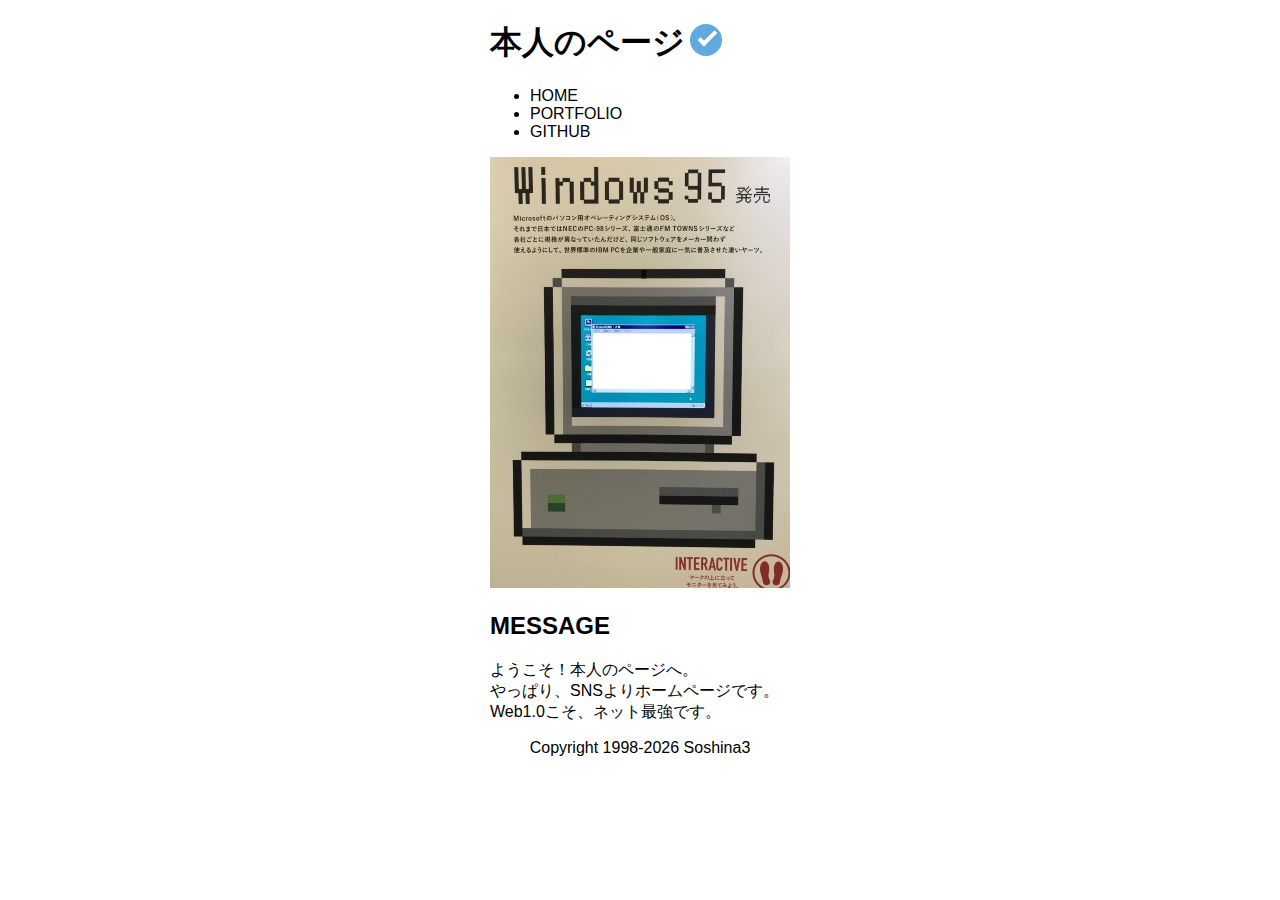
==== commit fd3e847f: "「本人のページ」再修正。" ====
--- a/index.html
+++ b/index.html
@@ -1,56 +1 @@
-<!DOCTYPE html>
-<html lang="ja">
-<head>
-<meta charset="UTF-8">
-<meta name="robots" content="noindex, nofollow">
-<meta name="viewport" content="width=device-width,initial-scale=1">
-<title>@Soshina3 Web Site</title>
-<link href="https://fonts.googleapis.com/css?family=Bitter" rel="stylesheet">
-<link href="common/css/style.css" rel="stylesheet">
-</head>
-<body id="index">
-
-<header>
-	<div class="logo">
-		<a href="/soshina3/">
-			@Soshina3 Web Site
-		</a>
-	</div>
-	<nav>
-		<ul class="global-nav">
-			<li class="current"><a href="/soshina3/">Home</a></li>
-			<li><a href="/soshina3/about/">About</a></li>
-			<li><a href="http://soshina3.sub.jp/portfolio/portfolio/">Portfolio</a></li>
-		</ul>
-	</nav>
-</header>
-
-<div id="wrap">
-	<div class="content">
-		<div class="content-inner">
-			<h1>Hello World!</h1>
-			<p class="catch">
-				このWebサイトは、筆者のポートフォリオサイトです。<br>
-				全てご紹介できませんが、代表的な制作実績をご紹介します。
-			</p>
-			<p class="btn">
-				<a href="http://soshina3.sub.jp/portfolio/portfolio/">
-					My Portfolio
-				</a>
-			</p>
-		</div>
-	</div>
-</div><!-- /#wrap -->
-
-<footer>
-	<a href="/soshina3/">
-		<small class="copyright">&copy;<span class="copy-years"></span>@Soshina3 Web Site</small>
-	</a>
-</footer>
-
-<script src='common/js/jquery.min.js'></script>
-<script src='common/js/jquery.scrollme.js'></script>
-<script src="common/js/script.js"></script>
-
-</body>
-</html>+<!DOCTYPE html><html lang="ja" prefix="og: http://ogp.me/ns#"><meta name="robots" content="noindex,nofollow"><meta charset="utf-8"><meta name="author" content="Soshina3"><meta name="description" content="本人のページ"><meta property="og:title" content="本人のページ"><meta property="og:type" content="website"><meta property="og:url" content="http://"><meta property="og:image" content="image/windows95.jpg"><meta property="og:description" content="本人のページ"><meta name="viewport" content="width=device-width, initial-scale=1.0"><title>本人のページ</title><style>body{width:300px;margin:0 auto;font-family:sans-serif}a{color:#000;text-decoration:none}footer{text-align:center}.checkmark{margin-left:5px;position:relative}.checkmark:before,.checkmark:after{content:"";display:block;position:absolute}.checkmark:before{left:0;top:0;width:32px;height:32px;border-radius:50%;background-color:#62a9e0}.checkmark:after{left:8px;top:8px;width:15px;height:5px;border-left:4px solid #fff;border-bottom:4px solid #fff;transform:rotate(-45deg)}</style><header><h1><a href="index.html">本人のページ</a><i class="checkmark"></i></h1></header><nav><ul><li><a href="index.html">HOME</a><li><a href="portfolio.html">PORTFOLIO</a><li><a href="https://github.com/KeiichiHoshina" target="_blank" rel="noopener noreferrer">GITHUB</a></ul></nav><main><p><a href="portfolio.html" title="本人の「ORTFOLIO」はこちら"><img src="images/windows95.jpg" alt="写真"></a><section><h2>MESSAGE</h2><p>ようこそ！本人のページへ。<br>やっぱり、SNSよりホームページです。<a href="http://abehiroshi.la.coocan.jp/" title="阿部寛氏のホームページへ" target="_blank" rel="noopener noreferrer">Web1.0</a>こそ、ネット最強です。</section></main><footer><p>Copyright 1998-<span id="year">THIS YEAR</span> Soshina3</footer><script>const newDate=new Date,fullYear=newDate.getFullYear(),CopyYear=document.getElementById("year");CopyYear.textContent=fullYear</script>